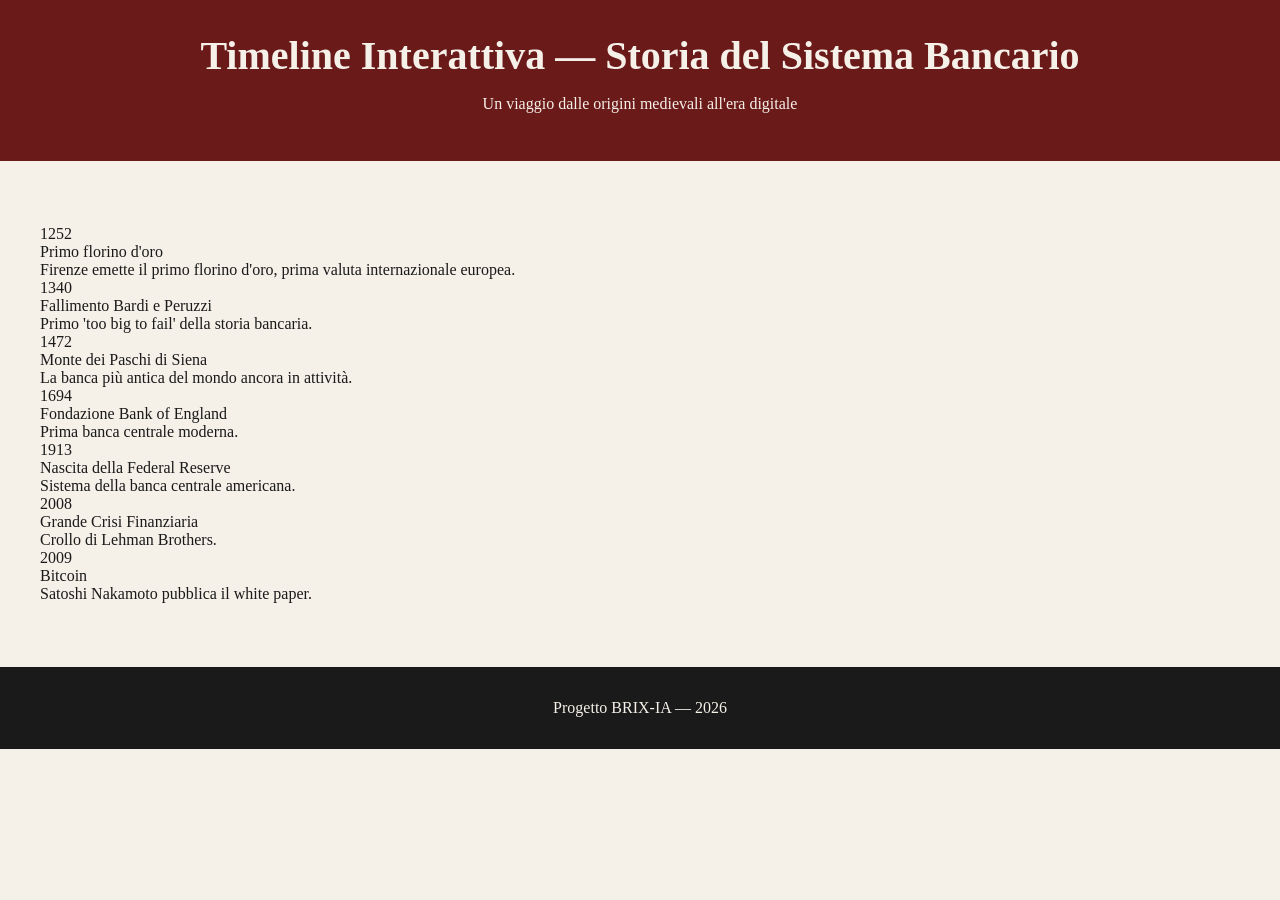
==== index.html @ c975d815 "Initial commit: prototipo timeline storia bancaria" ====
<!DOCTYPE html>
<html lang="it">
<head>
    <meta charset="UTF-8">
    <meta name="viewport" content="width=device-width, initial-scale=1.0">
    <title>Timeline Storia Bancaria</title>
    <link rel="stylesheet" href="src/style.css">
</head>
<body>
    <header>
        <h1>Timeline Interattiva — Storia del Sistema Bancario</h1>
        <p>Un viaggio dalle origini medievali all'era digitale</p>
    </header>

    <main>
        <section id="timeline">
            <!-- Timeline verrà generata dinamicamente -->
        </section>
    </main>

    <footer>
        <p>Progetto BRIX-IA — 2026</p>
    </footer>

    <script src="src/script.js"></script>
</body>
</html>
---- src/style.css ----
/* Timeline Storia Bancaria - Stile base */
:root {
    --oro: #c9a84c;
    --bordeaux: #6b1a1a;
    --avorio: #f5f0e8;
    --nero: #1a1a1a;
}

body {
    font-family: 'Georgia', serif;
    background-color: var(--avorio);
    color: var(--nero);
    margin: 0;
    padding: 0;
}

header {
    background-color: var(--bordeaux);
    color: var(--avorio);
    padding: 2rem;
    text-align: center;
}

header h1 {
    margin: 0;
    font-size: 2.5rem;
}

main {
    padding: 2rem;
    max-width: 1200px;
    margin: 0 auto;
}

#timeline {
    position: relative;
    padding: 2rem 0;
}

footer {
    background-color: var(--nero);
    color: var(--avorio);
    text-align: center;
    padding: 1rem;
}
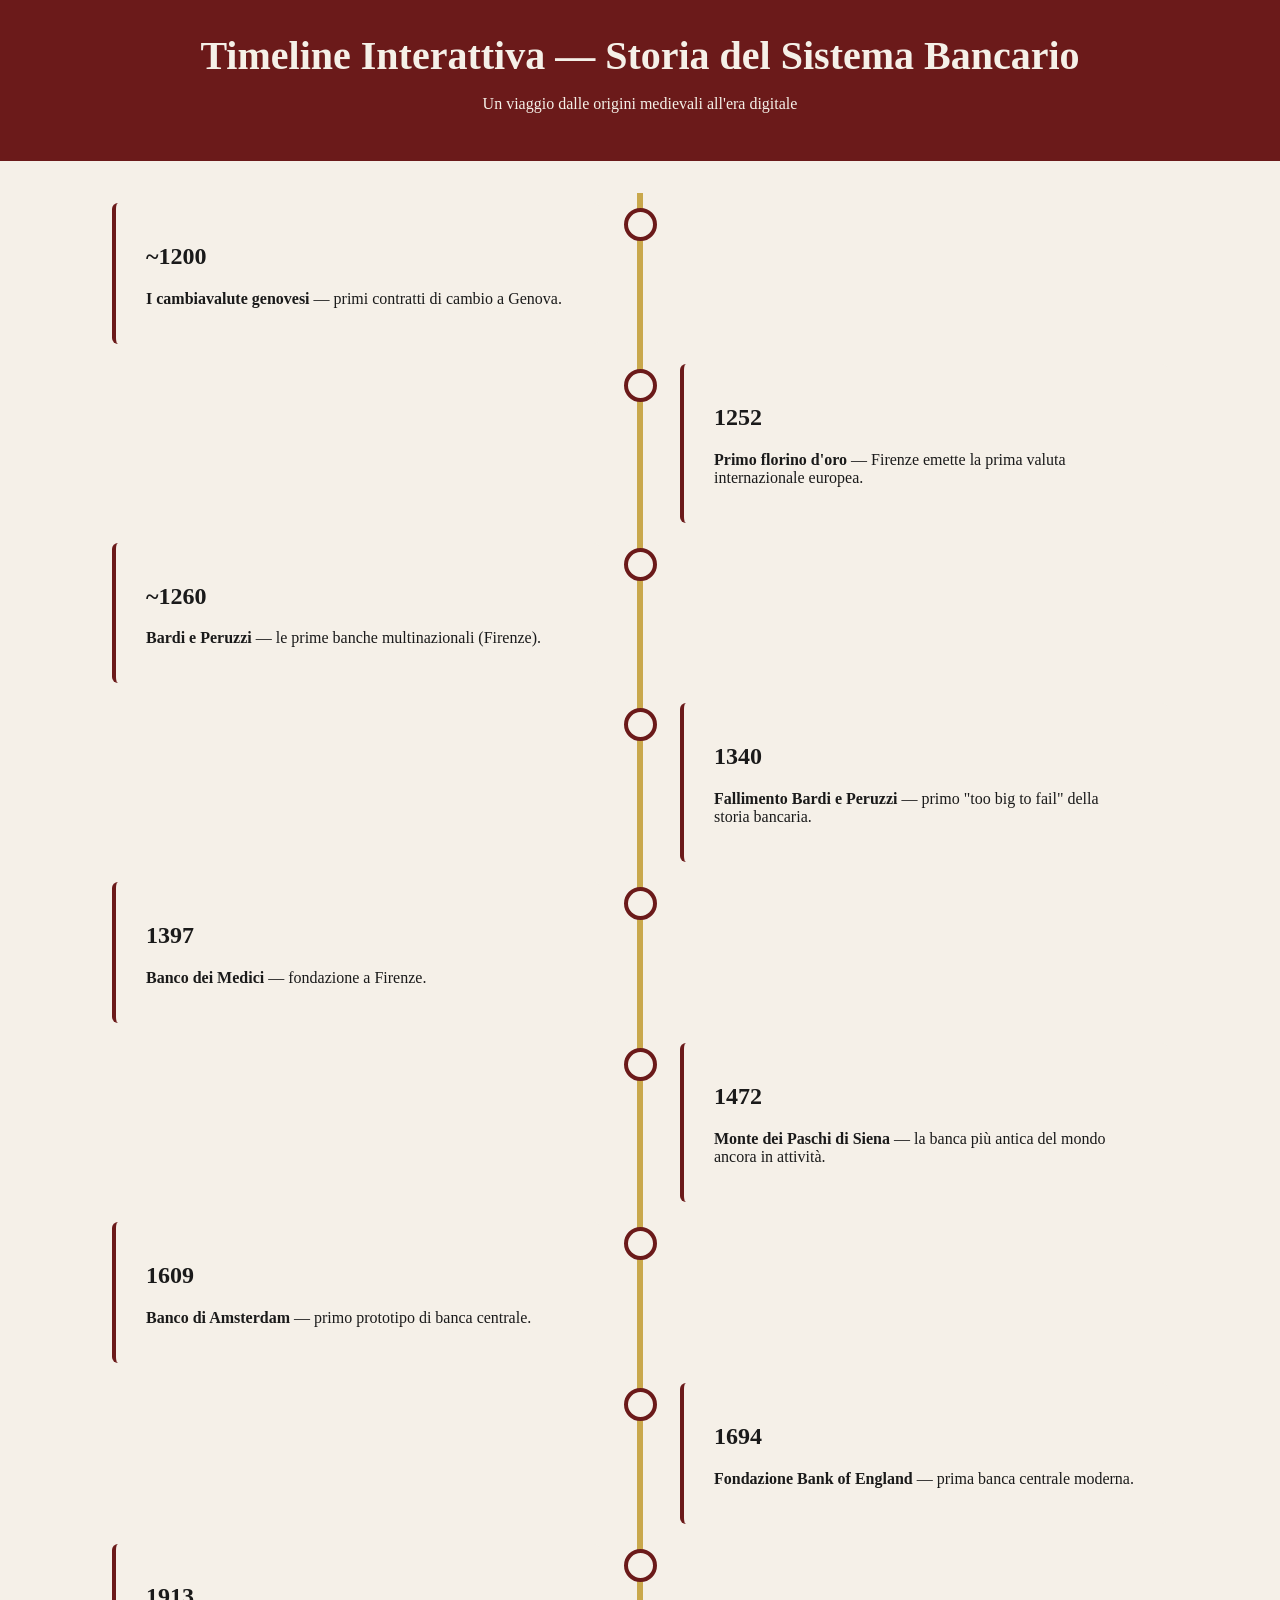
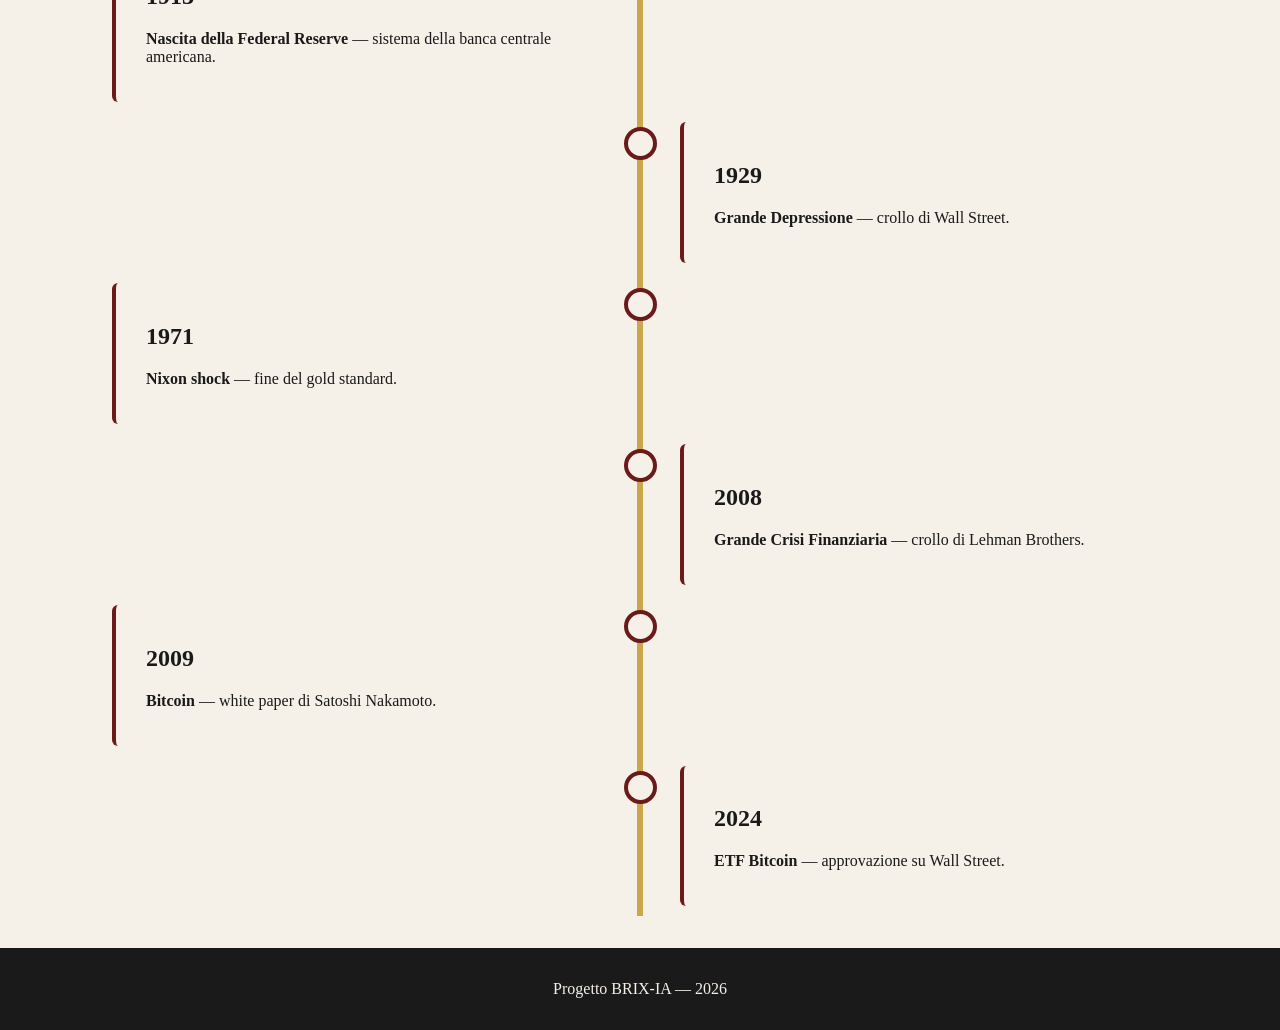
==== commit 5802db1c: "Sviluppo prototipo HTML5+CSS: timeline verticale con eventi storici, palette oro/bordeaux, interatti" ====
--- a/index.html
+++ b/index.html
@@ -13,9 +13,97 @@
     </header>
 
     <main>
-        <section id="timeline">
-            <!-- Timeline verrà generata dinamicamente -->
-        </section>
+        <div class="timeline">
+            <!-- Atto I: Le Origini -->
+            <div class="container left">
+                <div class="content">
+                    <h2>~1200</h2>
+                    <p><strong>I cambiavalute genovesi</strong> — primi contratti di cambio a Genova.</p>
+                </div>
+            </div>
+            <div class="container right">
+                <div class="content">
+                    <h2>1252</h2>
+                    <p><strong>Primo florino d'oro</strong> — Firenze emette la prima valuta internazionale europea.</p>
+                </div>
+            </div>
+            <div class="container left">
+                <div class="content">
+                    <h2>~1260</h2>
+                    <p><strong>Bardi e Peruzzi</strong> — le prime banche multinazionali (Firenze).</p>
+                </div>
+            </div>
+            <div class="container right">
+                <div class="content">
+                    <h2>1340</h2>
+                    <p><strong>Fallimento Bardi e Peruzzi</strong> — primo "too big to fail" della storia bancaria.</p>
+                </div>
+            </div>
+            <div class="container left">
+                <div class="content">
+                    <h2>1397</h2>
+                    <p><strong>Banco dei Medici</strong> — fondazione a Firenze.</p>
+                </div>
+            </div>
+            <div class="container right">
+                <div class="content">
+                    <h2>1472</h2>
+                    <p><strong>Monte dei Paschi di Siena</strong> — la banca più antica del mondo ancora in attività.</p>
+                </div>
+            </div>
+            <!-- Atto II: La Rivoluzione Olandese e Inglese -->
+            <div class="container left">
+                <div class="content">
+                    <h2>1609</h2>
+                    <p><strong>Banco di Amsterdam</strong> — primo prototipo di banca centrale.</p>
+                </div>
+            </div>
+            <div class="container right">
+                <div class="content">
+                    <h2>1694</h2>
+                    <p><strong>Fondazione Bank of England</strong> — prima banca centrale moderna.</p>
+                </div>
+            </div>
+            <!-- Atto III: L'Era Industriale -->
+            <div class="container left">
+                <div class="content">
+                    <h2>1913</h2>
+                    <p><strong>Nascita della Federal Reserve</strong> — sistema della banca centrale americana.</p>
+                </div>
+            </div>
+            <div class="container right">
+                <div class="content">
+                    <h2>1929</h2>
+                    <p><strong>Grande Depressione</strong> — crollo di Wall Street.</p>
+                </div>
+            </div>
+            <!-- Atto IV: L'Era Moderna -->
+            <div class="container left">
+                <div class="content">
+                    <h2>1971</h2>
+                    <p><strong>Nixon shock</strong> — fine del gold standard.</p>
+                </div>
+            </div>
+            <div class="container right">
+                <div class="content">
+                    <h2>2008</h2>
+                    <p><strong>Grande Crisi Finanziaria</strong> — crollo di Lehman Brothers.</p>
+                </div>
+            </div>
+            <!-- Atto V: L'Era Digitale -->
+            <div class="container left">
+                <div class="content">
+                    <h2>2009</h2>
+                    <p><strong>Bitcoin</strong> — white paper di Satoshi Nakamoto.</p>
+                </div>
+            </div>
+            <div class="container right">
+                <div class="content">
+                    <h2>2024</h2>
+                    <p><strong>ETF Bitcoin</strong> — approvazione su Wall Street.</p>
+                </div>
+            </div>
+        </div>
     </main>
 
     <footer>
--- a/src/style.css
+++ b/src/style.css
@@ -32,9 +32,146 @@
     margin: 0 auto;
 }
 
-#timeline {
+/* Timeline (based on W3Schools example) */
+* {
+    box-sizing: border-box;
+}
+
+.timeline {
     position: relative;
-    padding: 2rem 0;
+    max-width: 1200px;
+    margin: 0 auto;
+}
+
+/* The actual timeline (the vertical ruler) */
+.timeline::after {
+    content: '';
+    position: absolute;
+    width: 6px;
+    background-color: var(--oro);
+    top: 0;
+    bottom: 0;
+    left: 50%;
+    margin-left: -3px;
+}
+
+/* Container around content */
+.container {
+    padding: 10px 40px;
+    position: relative;
+    background-color: inherit;
+    width: 50%;
+}
+
+/* The circles on the timeline */
+.container::after {
+    content: '';
+    position: absolute;
+    width: 25px;
+    height: 25px;
+    right: -17px;
+    background-color: var(--avorio);
+    border: 4px solid var(--bordeaux);
+    top: 15px;
+    border-radius: 50%;
+    z-index: 1;
+}
+
+/* Place the container to the left */
+.left {
+    left: 0;
+}
+
+/* Place the container to the right */
+.right {
+    left: 50%;
+}
+
+/* Add arrows to the left container (pointing right) */
+.left::before {
+    content: " ";
+    height: 0;
+    position: absolute;
+    top: 22px;
+    width: 0;
+    z-index: 1;
+    right: 30px;
+    border: medium solid var(--avorio);
+    border-width: 10px 0 10px 10px;
+    border-color: transparent transparent transparent var(--avorio);
+}
+
+/* Add arrows to the right container (pointing left) */
+.right::before {
+    content: " ";
+    height: 0;
+    position: absolute;
+    top: 22px;
+    width: 0;
+    z-index: 1;
+    left: 30px;
+    border: medium solid var(--avorio);
+    border-width: 10px 10px 10px 0;
+    border-color: transparent var(--avorio) transparent transparent;
+}
+
+/* Fix the circle for containers on the right side */
+.right::after {
+    left: -16px;
+}
+
+/* The actual content */
+.content {
+    padding: 20px 30px;
+    background-color: var(--avorio);
+    position: relative;
+    border-radius: 6px;
+    border-left: 4px solid var(--bordeaux);
+    cursor: pointer;
+    transition: all 0.3s ease;
+}
+
+.content:hover {
+    background-color: #e8e0d0;
+}
+
+.content.active {
+    background-color: var(--oro);
+    color: var(--nero);
+    border-left-color: var(--nero);
+}
+
+/* Media queries - Responsive timeline on screens less than 600px wide */
+@media screen and (max-width: 600px) {
+    /* Place the timeline to the left */
+    .timeline::after {
+        left: 31px;
+    }
+
+    /* Full-width containers */
+    .container {
+        width: 100%;
+        padding-left: 70px;
+        padding-right: 25px;
+    }
+
+    /* Make sure that all arrows are pointing leftwards */
+    .container::before {
+        left: 60px;
+        border: medium solid var(--avorio);
+        border-width: 10px 10px 10px 0;
+        border-color: transparent var(--avorio) transparent transparent;
+    }
+
+    /* Make sure all circles are at the same spot */
+    .left::after, .right::after {
+        left: 15px;
+    }
+
+    /* Make all right containers behave like the left ones */
+    .right {
+        left: 0%;
+    }
 }
 
 footer {
